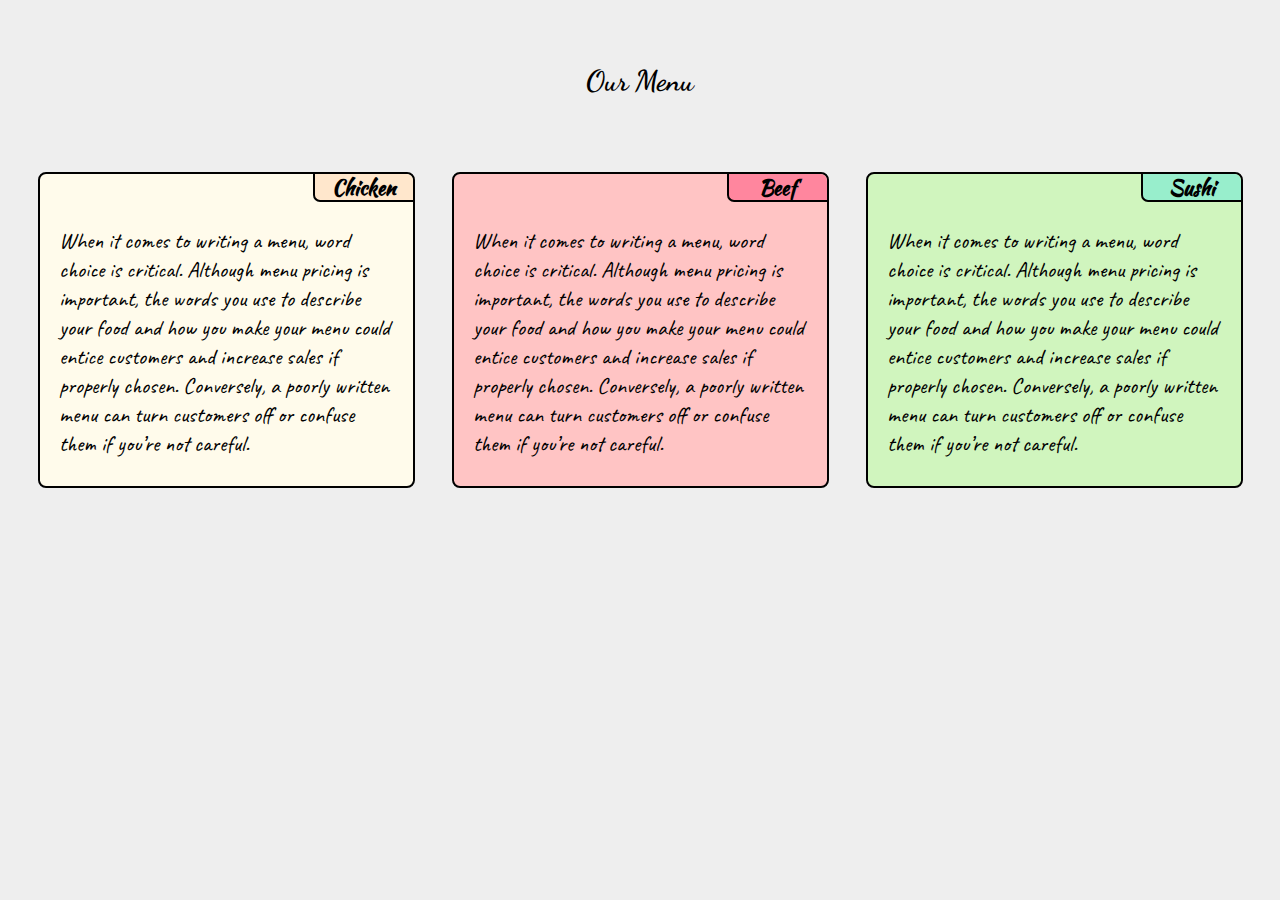
==== module3-solution/index.html @ a9d06f5b "Assignment_3" ====
<!DOCTYPE html>
<html lang="en">
  <head>
    <meta charset="UTF-8" />

    <!-- Fonts -->
    <link rel="preconnect" href="https://fonts.googleapis.com">
    <link rel="preconnect" href="https://fonts.gstatic.com" crossorigin>
    <link href="https://fonts.googleapis.com/css2?family=Caveat:wght@500&family=Dancing+Script:wght@700&family=Kaushan+Script&display=swap" rel="stylesheet">

    <meta http-equiv="X-UA-Compatible" content="IE=edge" />
    <meta name="viewport" content="width=device-width, initial-scale=1.0" />
    <link rel="stylesheet" href="css/styles.css" />
    <title>Assignment Solution for Module 2</title>
  </head>
  <body id="body">
    <header>
        <div class="menu">
            <h2>
              Our Menu
            </h2>
          </div>
    </header>
    <main class="main">

      <!-- 1st Section for chicken  -->
      <section class="items col-lg col-md col-sm" id="item1">
        <div class="title" id="title1">
          <h3>
            Chicken
          </h3>
        </div>
        <div class="item-text" id="item1">
          <p>
            When it comes to writing a menu, word choice is critical. 
            Although menu pricing is important, 
            the words you use to describe your food and 
            how you make your menu could entice customers and 
            increase sales if properly chosen. Conversely, 
            a poorly written menu can turn customers off or confuse them if you’re not careful. 
          </p>
        </div>

        <!-- 2nd Section for Beef  -->
      </section>
      <section class="items col-lg col-md col-sm" id="item2">
        <div class="title" id="title2">
          <h3>
            Beef
          </h3>
        </div>
        <div class="item-text" id="item2">
          <p>
            When it comes to writing a menu, word choice is critical. 
            Although menu pricing is important, 
            the words you use to describe your food and 
            how you make your menu could entice customers and 
            increase sales if properly chosen. Conversely, 
            a poorly written menu can turn customers off or confuse them if you’re not careful. 
          </p>
        </div>
      </section>

      <!-- 3rd Section for Sushi  -->
      <section class="items col-lg col-md col-sm" id="item3">
        <div class="title" id="title3">
            <h3>
              Sushi
            </h3>
          </div>
        </div>
        <div class="item-text" id="item3">
          <p>
            When it comes to writing a menu, word choice is critical. 
            Although menu pricing is important, 
            the words you use to describe your food and 
            how you make your menu could entice customers and 
            increase sales if properly chosen. Conversely, 
            a poorly written menu can turn customers off or confuse them if you’re not careful. 
          </p>
        </div>
      </section>
    </main>
  </body>
</html>
---- module3-solution/css/styles.css ----
/* ********* Base styles ********* */

* {
    margin: 0px;
    margin-bottom: 5px;
    padding: 0px;
    clear: right;
    box-sizing: border-box;
    width: 100%;
}

.menu {
    padding: 5%;
    text-align: center;
    font-family: 'Dancing Script', cursive;
    font-size: larger;
}

.main {
    padding-left: 3%;
}

#body {
    background-color: #EEEEEE;
}

.items {
    border: 2px solid rgb(0, 0, 0);
    border-radius: 8px;
    background-color: rgb(151, 151, 151);
    float: left;
    font-family: 'Caveat', cursive;
    font-size: 115%;
}

.title {
    float: right;
    text-align: center;
    width: 100px;
    height: 25px;
    border-left: 2px solid rgb(0, 0, 0);
    border-bottom: 2px solid rgb(0, 0, 0);
    border-radius: 0px 7px;
    font-family: 'Kaushan Script', cursive;
    font-size: 80%;

}

#title1 {
    background-color: #FFE7CC;
}

#item1 {
    background-color: #FFFBEB;
}

#title2 {
    background-color: #FF869E;
}

#item2 {
    background-color: #FFC4C4;
}

#title3 {
    background-color: #98EECC;
}

#item3 {
    background-color: #D0F5BE;
}

.item-text {
    padding: 5%;
}


/* ********* Large devices only ********* */
@media (min-width: 992px) {
    .col-lg {
        margin-right: 3%;
        width: 30.3333%;
        font-size: 1.4em;
    }

    .title {
        height: 28px;
        font-size: 0.75em;
    }
}


/* ********* Medium devices only ********* */

@media (min-width: 768px) and (max-width: 991px) {
    .col-md {
        margin-right: 3%;
        margin-bottom: 3%;
        width: 47%;
    }

    #item3 {
        width: 97%;
    }
}


/* ********* Small devices only ********* */
@media (max-width: 767px) {
    .col-sm {
        margin-right: 3%;
        margin-bottom: 3%;
        width: 97%;
    }
}
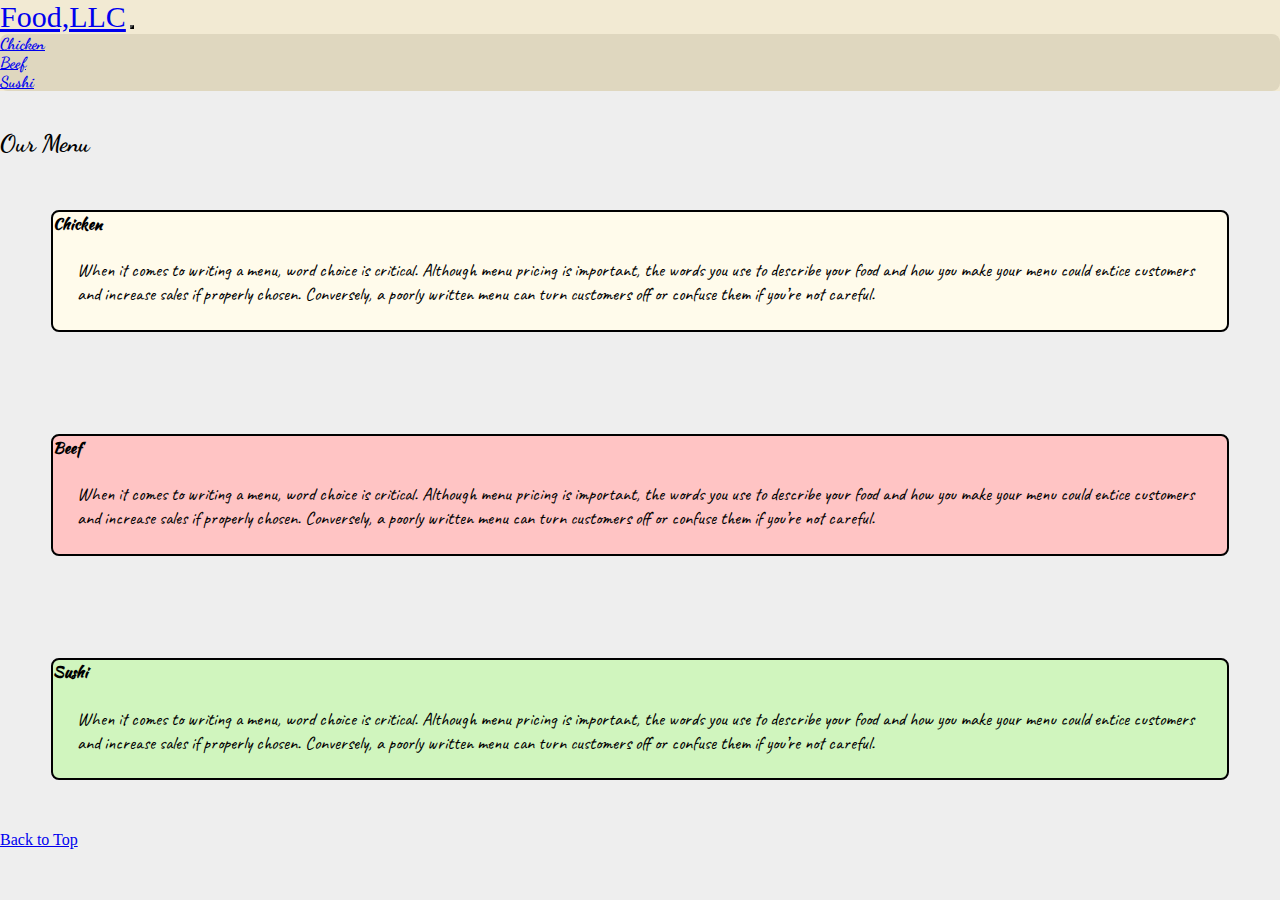
==== commit 411e1aa9: "Done Assignment" ====
--- a/module3-solution/index.html
+++ b/module3-solution/index.html
@@ -1,85 +1,122 @@
 <!DOCTYPE html>
 <html lang="en">
   <head>
-    <meta charset="UTF-8" />
+    <meta charset="utf-8" />
+    <meta name="viewport" content="width=device-width, initial-scale=1" />
 
     <!-- Fonts -->
-    <link rel="preconnect" href="https://fonts.googleapis.com">
-    <link rel="preconnect" href="https://fonts.gstatic.com" crossorigin>
-    <link href="https://fonts.googleapis.com/css2?family=Caveat:wght@500&family=Dancing+Script:wght@700&family=Kaushan+Script&display=swap" rel="stylesheet">
+    <link rel="preconnect" href="https://fonts.googleapis.com" />
+    <link rel="preconnect" href="https://fonts.gstatic.com" crossorigin />
+    <link
+      href="https://fonts.googleapis.com/css2?family=Caveat:wght@500&family=Dancing+Script:wght@700&family=Kaushan+Script&display=swap"
+      rel="stylesheet"
+    />
+    <link
+      href="https://fonts.googleapis.com/css2?family=Dancing+Script:wght@700&family=Permanent+Marker&display=swap"
+      rel="stylesheet"
+    />
 
-    <meta http-equiv="X-UA-Compatible" content="IE=edge" />
-    <meta name="viewport" content="width=device-width, initial-scale=1.0" />
-    <link rel="stylesheet" href="css/styles.css" />
-    <title>Assignment Solution for Module 2</title>
+    <title>module3-solution</title>
+    <link
+      href="https://cdn.jsdelivr.net/npm/bootstrap@5.3.1/dist/css/bootstrap.min.css"
+      rel="stylesheet"
+      integrity="sha384-4bw+/aepP/YC94hEpVNVgiZdgIC5+VKNBQNGCHeKRQN+PtmoHDEXuppvnDJzQIu9"
+      crossorigin="anonymous"
+    />
+    <link rel="stylesheet" href="css/style.css" />
   </head>
   <body id="body">
     <header>
-        <div class="menu">
-            <h2>
-              Our Menu
-            </h2>
+      <nav class="navbar" id="nav">
+        <div class="container-fluid">
+          <a class="navbar-brand" href="index.html" id="Brand">Food,LLC</a>
+
+          <button
+            class="navbar-toggler d-block d-sm-none butt"
+            type="button"
+            data-bs-toggle="collapse"
+            data-bs-target="#navbarSupportedContent"
+            aria-controls="navbarSupportedContent"
+            aria-expanded="false"
+            aria-label="Toggle navigation"
+          >
+            <span class="navbar-toggler-icon"></span>
+          </button>
+          <div
+            class="collapse navbar-collapse text-center butt"
+            id="navbarSupportedContent"
+          >
+            <ul class="navbar-nav me-auto mb-2 mb-lg-0">
+              <li class="nav-item">
+                <a class="nav-link" href="#Chicken">Chicken</a>
+              </li>
+              <li class="nav-item">
+                <a class="nav-link" href="#Beef">Beef</a>
+              </li>
+              <li class="nav-item">
+                <a class="nav-link" href="#Sushi">Sushi</a>
+              </li>
+            </ul>
           </div>
+        </div>
+      </nav>
     </header>
-    <main class="main">
 
-      <!-- 1st Section for chicken  -->
-      <section class="items col-lg col-md col-sm" id="item1">
-        <div class="title" id="title1">
-          <h3>
-            Chicken
-          </h3>
-        </div>
-        <div class="item-text" id="item1">
-          <p>
-            When it comes to writing a menu, word choice is critical. 
-            Although menu pricing is important, 
-            the words you use to describe your food and 
-            how you make your menu could entice customers and 
-            increase sales if properly chosen. Conversely, 
-            a poorly written menu can turn customers off or confuse them if you’re not careful. 
-          </p>
+    <main>
+      <div class="container text-center MyMenu">
+        <h2>Our Menu</h2>
+      </div>
+
+      <div class="container-fluid">
+        <!-- 1st Section for chicken  -->
+        <div class="card col-lg-4 col-md-6 col-sm-12 float-md-start cont">
+          <div class="card-body items" id="item1">
+            <h5 class="card-title text-center title" id="Chicken">Chicken</h5>
+            <p class="card-text item-text">
+              When it comes to writing a menu, word choice is critical. Although
+              menu pricing is important, the words you use to describe your food
+              and how you make your menu could entice customers and increase
+              sales if properly chosen. Conversely, a poorly written menu can
+              turn customers off or confuse them if you’re not careful.
+            </p>
+          </div>
         </div>
 
         <!-- 2nd Section for Beef  -->
-      </section>
-      <section class="items col-lg col-md col-sm" id="item2">
-        <div class="title" id="title2">
-          <h3>
-            Beef
-          </h3>
-        </div>
-        <div class="item-text" id="item2">
-          <p>
-            When it comes to writing a menu, word choice is critical. 
-            Although menu pricing is important, 
-            the words you use to describe your food and 
-            how you make your menu could entice customers and 
-            increase sales if properly chosen. Conversely, 
-            a poorly written menu can turn customers off or confuse them if you’re not careful. 
-          </p>
-        </div>
-      </section>
-
-      <!-- 3rd Section for Sushi  -->
-      <section class="items col-lg col-md col-sm" id="item3">
-        <div class="title" id="title3">
-            <h3>
-              Sushi
-            </h3>
+        <div class="card col-lg-4 col-md-6 col-sm-12 float-md-start cont">
+          <div class="card-body items" id="item2">
+            <h5 class="card-title text-center title" id="Beef">Beef</h5>
+            <p class="card-text item-text">
+              When it comes to writing a menu, word choice is critical. Although
+              menu pricing is important, the words you use to describe your food
+              and how you make your menu could entice customers and increase
+              sales if properly chosen. Conversely, a poorly written menu can
+              turn customers off or confuse them if you’re not careful.
+            </p>
           </div>
         </div>
-        <div class="item-text" id="item3">
-          <p>
-            When it comes to writing a menu, word choice is critical. 
-            Although menu pricing is important, 
-            the words you use to describe your food and 
-            how you make your menu could entice customers and 
-            increase sales if properly chosen. Conversely, 
-            a poorly written menu can turn customers off or confuse them if you’re not careful. 
-          </p>
+
+        <!-- 3rd Section for Sushi  -->
+        <div class="card col-lg-4 col-md-12 col-sm-12 float-md-start cont">
+          <div class="card-body items" id="item3">
+            <h5 class="card-title text-center title" id="Sushi">Sushi</h5>
+            <p class="card-text item-text">
+              When it comes to writing a menu, word choice is critical. Although
+              menu pricing is important, the words you use to describe your food
+              and how you make your menu could entice customers and increase
+              sales if properly chosen. Conversely, a poorly written menu can
+              turn customers off or confuse them if you’re not careful.
+            </p>
+          </div>
         </div>
-      </section>
+        <a href="#Brand" class="btn d-block d-sm-none btn-sm">Back to Top</a>
+      </div>
     </main>
+
+    <script
+      src="https://cdn.jsdelivr.net/npm/bootstrap@5.3.1/dist/js/bootstrap.bundle.min.js"
+      integrity="sha384-HwwvtgBNo3bZJJLYd8oVXjrBZt8cqVSpeBNS5n7C8IVInixGAoxmnlMuBnhbgrkm"
+      crossorigin="anonymous"
+    ></script>
   </body>
 </html>
--- a/module3-solution/css/style.css
+++ b/module3-solution/css/style.css
@@ -0,0 +1,73 @@
+/* ********* Base styles ********* */
+
+* {
+    margin: 0px;
+    padding: 0px;
+    clear: right;
+    box-sizing: border-box;
+}
+
+#nav {
+    background-color: #F2EAD3;
+}
+
+.butt {
+    background-color: #DFD7BF;
+}
+
+#navbarSupportedContent {
+    border-radius: 8px;
+}
+
+.nav-item {
+    font-weight: bolder;
+    font-family: 'Dancing Script', cursive;
+}
+
+.MyMenu {
+    padding-top: 3%;
+    font-family: 'Dancing Script', cursive;
+}
+
+#Brand {
+    font-size: 30px;
+    font-family: 'Permanent Marker', cursive;
+}
+
+#body {
+    background-color: #EEEEEE;
+}
+
+.items {
+    border: 2px solid rgb(0, 0, 0);
+    border-radius: 8px;
+    background-color: rgb(151, 151, 151);
+    font-family: 'Caveat', cursive;
+    font-size: 115%;
+}
+
+.title {
+    font-family: 'Kaushan Script', cursive;
+}
+
+#item1 {
+    background-color: #FFFBEB;
+}
+
+#item2 {
+    background-color: #FFC4C4;
+}
+
+#item3 {
+    background-color: #D0F5BE;
+}
+
+.item-text {
+    padding: 2%;
+}
+
+.cont {
+    padding: 4%;
+    background-color: #EEEEEE;
+    border: 0px;
+}